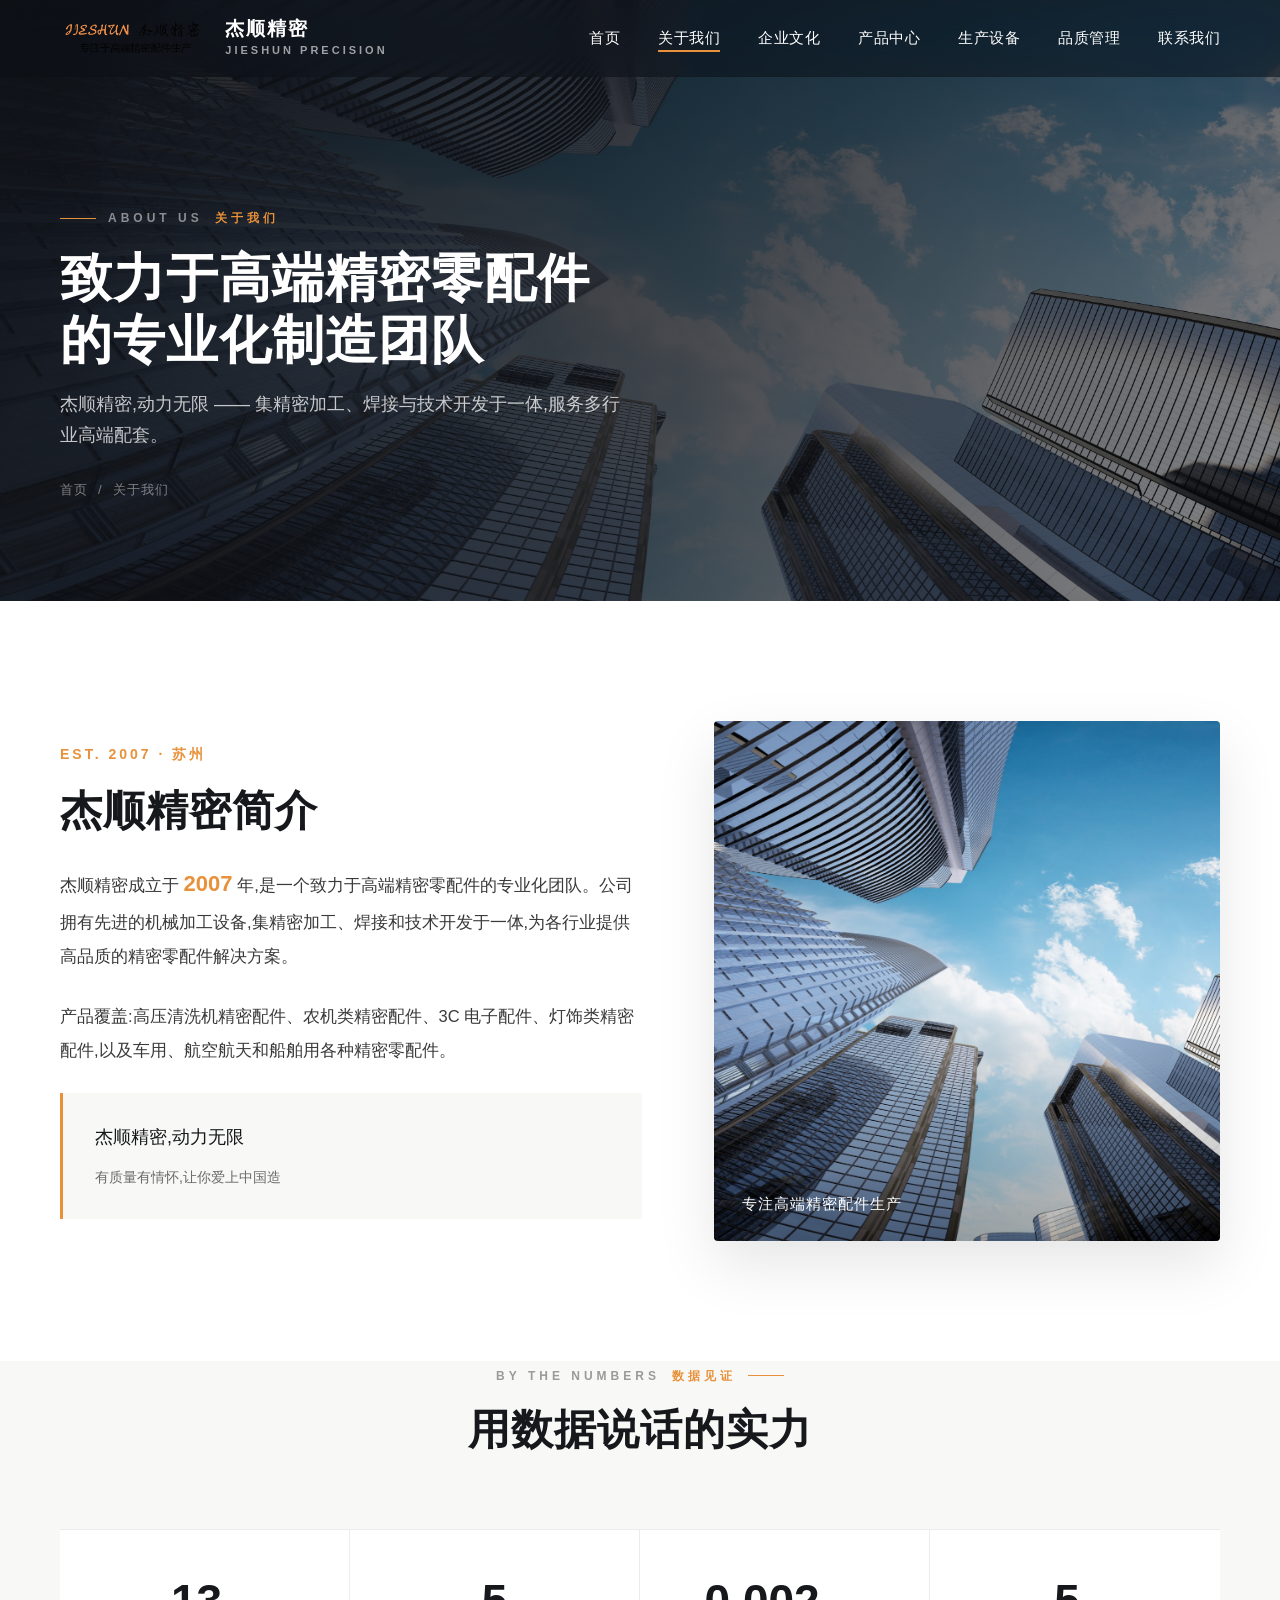
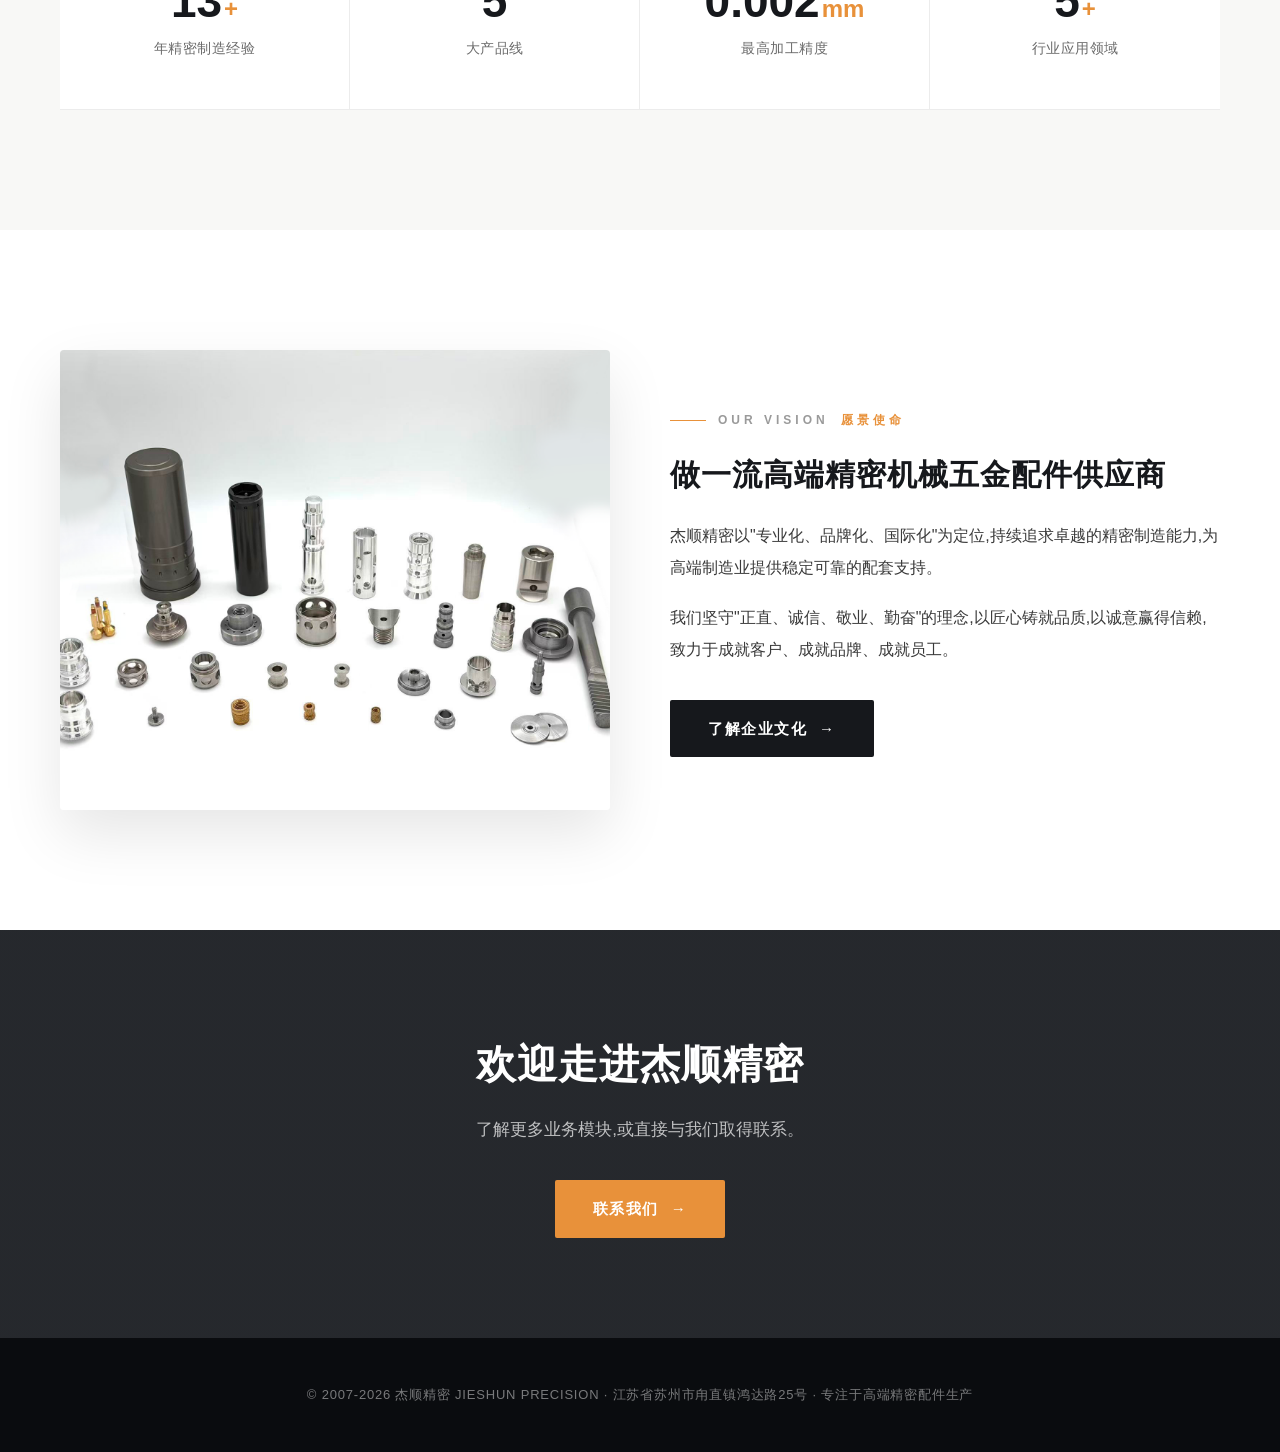
==== about.html @ 9401f881 "杰顺精密官网初始版本发布 基于企业简介PPT制作的多页面静态官网,采用HTML/CSS/JS技术栈,设计简洁大方: - 首页:Hero门户 + 核心数据 + 业务模块导航 - 关于我们/企业文化/产品" ====
<!DOCTYPE html>
<html lang="zh-CN">
<head>
<meta charset="UTF-8">
<meta name="viewport" content="width=device-width, initial-scale=1.0">
<title>关于我们 | 杰顺精密 JIESHUN</title>
<link rel="stylesheet" href="assets/css/style.css">
</head>
<body class="page-enter">

<!-- Header -->
<header class="header on-dark" id="header">
  <div class="container">
    <nav class="nav">
      <a href="index.html" class="brand">
        <img src="assets/img/logo.png" alt="杰顺精密" class="brand-logo">
        <span class="brand-text"><span class="brand-cn">杰顺精密</span><br><span class="brand-en">JIESHUN PRECISION</span></span>
      </a>
      <ul class="nav-links" id="navLinks">
        <li><a href="index.html">首页</a></li>
        <li><a href="about.html">关于我们</a></li>
        <li><a href="culture.html">企业文化</a></li>
        <li><a href="products.html">产品中心</a></li>
        <li><a href="equipment.html">生产设备</a></li>
        <li><a href="quality.html">品质管理</a></li>
        <li><a href="contact.html">联系我们</a></li>
      </ul>
      <button class="nav-toggle" id="navToggle" aria-label="菜单">☰</button>
    </nav>
  </div>
</header>

<!-- Page Hero -->
<section class="page-hero">
  <div class="container">
    <div class="sec-eyebrow"><span class="en">ABOUT US</span> 关于我们</div>
    <h1>致力于高端精密零配件<br>的专业化制造团队</h1>
    <p class="ph-sub">杰顺精密,动力无限 —— 集精密加工、焊接与技术开发于一体,服务多行业高端配套。</p>
    <div class="breadcrumb"><a href="index.html">首页</a><span class="sep">/</span><span>关于我们</span></div>
  </div>
</section>

<!-- Intro -->
<section class="section">
  <div class="container">
    <div class="about-intro">
      <div class="reveal">
        <div class="about-est">EST. 2007 · 苏州</div>
        <h2 class="sec-title" style="text-align:left;margin-bottom:24px">杰顺精密简介</h2>
        <p class="about-text">
          杰顺精密成立于 <span class="hl">2007</span> 年,是一个致力于高端精密零配件的专业化团队。公司拥有先进的机械加工设备,集精密加工、焊接和技术开发于一体,为各行业提供高品质的精密零配件解决方案。
        </p>
        <p class="about-text">
          产品覆盖:高压清洗机精密配件、农机类精密配件、3C 电子配件、灯饰类精密配件,以及车用、航空航天和船舶用各种精密零配件。
        </p>
        <div class="about-quote">
          杰顺精密,动力无限
          <span>有质量有情怀,让你爱上中国造</span>
        </div>
      </div>
      <div class="about-img reveal d1">
        <img src="assets/img/building.jpeg" alt="杰顺精密">
        <div class="img-cap">专注高端精密配件生产</div>
      </div>
    </div>
  </div>
</section>

<!-- Stats -->
<section class="section section-soft" style="padding-top:0">
  <div class="container">
    <div class="sec-head center reveal">
      <div class="sec-eyebrow"><span class="en">BY THE NUMBERS</span> 数据见证</div>
      <h2 class="sec-title">用数据说话的实力</h2>
    </div>
    <div class="about-stats-row reveal d1">
      <div class="as-cell"><div class="as-num"><span data-count="17">0</span><span class="u">+</span></div><div class="as-label">年精密制造经验</div></div>
      <div class="as-cell"><div class="as-num"><span data-count="7">0</span></div><div class="as-label">大产品线</div></div>
      <div class="as-cell"><div class="as-num"><span data-count="0.002">0</span><span class="u">mm</span></div><div class="as-label">最高加工精度</div></div>
      <div class="as-cell"><div class="as-num"><span data-count="6">0</span><span class="u">+</span></div><div class="as-label">行业应用领域</div></div>
    </div>
  </div>
</section>

<!-- Vision -->
<section class="section">
  <div class="container">
    <div class="about-vision">
      <div class="vision-img reveal">
        <img src="assets/img/product-auto.png" alt="愿景">
      </div>
      <div class="vision-text reveal d1">
        <div class="sec-eyebrow"><span class="en">OUR VISION</span> 愿景使命</div>
        <h3>做一流高端精密机械五金配件供应商</h3>
        <p>杰顺精密以"专业化、品牌化、国际化"为定位,持续追求卓越的精密制造能力,为高端制造业提供稳定可靠的配套支持。</p>
        <p>我们坚守"正直、诚信、敬业、勤奋"的理念,以匠心铸就品质,以诚意赢得信赖,致力于成就客户、成就品牌、成就员工。</p>
        <a href="culture.html" class="btn btn-dark" style="margin-top:16px">了解企业文化 <span class="arrow">→</span></a>
      </div>
    </div>
  </div>
</section>

<!-- CTA -->
<section class="cta-banner">
  <div class="container">
    <div class="reveal">
      <h2>欢迎走进杰顺精密</h2>
      <p>了解更多业务模块,或直接与我们取得联系。</p>
      <a href="contact.html" class="btn btn-primary">联系我们 <span class="arrow">→</span></a>
    </div>
  </div>
</section>

<!-- Footer -->
<footer class="footer">
  <div class="container">
    <p>© 2007-2026 杰顺精密 JIESHUN PRECISION · 江苏省苏州市甪直镇鸿达路25号 · 专注于高端精密配件生产</p>
  </div>
</footer>

<script src="assets/js/main.js"></script>
</body>
</html>
---- assets/css/style.css ----
/* ===== JIESHUN PRECISION · 官网样式 ===== */
:root{
  --orange:#E8913A;
  --orange-dark:#C97525;
  --gold:#d4a857;
  --ink:#16181c;
  --ink-soft:#3a3a3a;
  --gray:#6b6b6b;
  --gray-light:#9a9a9a;
  --line:#ececec;
  --bg:#ffffff;
  --bg-soft:#f8f8f6;
  --bg-dark:#0e1116;
  --bg-dark-2:#15181c;
  --shadow:0 24px 60px rgba(0,0,0,.1);
  --shadow-sm:0 8px 24px rgba(0,0,0,.06);
}
*{margin:0;padding:0;box-sizing:border-box}
html{scroll-behavior:smooth}
body{
  font-family:"PingFang SC","Microsoft YaHei","Helvetica Neue",Arial,sans-serif;
  color:var(--ink);background:var(--bg);line-height:1.7;
  -webkit-font-smoothing:antialiased;overflow-x:hidden;
}
img{display:block;max-width:100%}
a{text-decoration:none;color:inherit}
ul{list-style:none}
.container{max-width:1240px;margin:0 auto;padding:0 40px}

/* ===== Page enter animation ===== */
.page-enter{opacity:0;transform:translateY(16px)}
.page-enter.in{opacity:1;transform:none;transition:opacity .8s cubic-bezier(.22,.61,.36,1),transform .8s cubic-bezier(.22,.61,.36,1)}

/* ===== Header ===== */
.header{
  position:fixed;top:0;left:0;right:0;z-index:100;
  background:rgba(255,255,255,.92);backdrop-filter:blur(16px) saturate(140%);
  border-bottom:1px solid rgba(0,0,0,.05);transition:all .35s;
}
.header.scrolled{box-shadow:0 6px 30px rgba(0,0,0,.07);background:rgba(255,255,255,.97)}
.header.on-dark{background:rgba(14,17,22,.55)}
.nav{display:flex;align-items:center;justify-content:space-between;height:76px}
.brand{display:flex;align-items:center;gap:14px}
.brand-logo{height:36px;object-fit:contain}
.brand-text{line-height:1.15}
.brand-cn{font-size:19px;font-weight:700;letter-spacing:2px;color:var(--ink)}
.brand-en{font-size:11px;color:var(--gray);letter-spacing:3px;font-weight:600;text-transform:uppercase}
.header.on-dark .brand-cn,.header.on-dark .nav-links a{color:#fff}
.header.on-dark .brand-en{color:rgba(255,255,255,.6)}
.nav-links{display:flex;gap:38px}
.nav-links a{
  font-size:14.5px;color:var(--ink-soft);position:relative;padding:6px 0;
  font-weight:500;letter-spacing:.5px;transition:color .25s;
}
.nav-links a::after{
  content:"";position:absolute;left:0;bottom:0;height:2px;width:0;
  background:var(--orange);transition:width .35s cubic-bezier(.22,.61,.36,1);
}
.nav-links a:hover{color:var(--orange)}
.nav-links a:hover::after{width:100%}
.nav-links a.active{color:var(--orange)}
.nav-links a.active::after{width:100%}
.nav-toggle{display:none;font-size:24px;background:none;border:none;cursor:pointer;color:var(--ink)}

/* ===== Buttons ===== */
.btn{
  display:inline-flex;align-items:center;gap:12px;
  padding:16px 38px;font-size:15px;font-weight:600;letter-spacing:1.5px;
  border-radius:2px;transition:all .35s cubic-bezier(.22,.61,.36,1);cursor:pointer;border:none;position:relative;overflow:hidden;
}
.btn-primary{background:var(--orange);color:#fff}
.btn-primary:hover{background:var(--orange-dark);transform:translateY(-3px);box-shadow:0 12px 30px rgba(232,145,58,.35)}
.btn-ghost{background:transparent;color:#fff;border:1.5px solid rgba(255,255,255,.45)}
.btn-ghost:hover{border-color:#fff;background:rgba(255,255,255,.08);transform:translateY(-3px)}
.btn-dark{background:var(--ink);color:#fff}
.btn-dark:hover{background:#000;transform:translateY(-3px);box-shadow:0 12px 30px rgba(0,0,0,.2)}
.btn .arrow{transition:transform .3s}
.btn:hover .arrow{transform:translateX(5px)}

/* ===== Section ===== */
.section{padding:120px 0}
.section-soft{background:var(--bg-soft)}
.section-dark{background:var(--bg-dark);color:#fff}
.sec-head{max-width:760px;margin-bottom:72px}
.sec-head.center{text-align:center;margin-left:auto;margin-right:auto}
.sec-eyebrow{
  display:inline-flex;align-items:center;gap:12px;font-size:12px;letter-spacing:4px;
  color:var(--orange);text-transform:uppercase;font-weight:700;margin-bottom:18px;
}
.sec-eyebrow::before{content:"";width:36px;height:1px;background:var(--orange)}
.sec-head.center .sec-eyebrow::before{display:none}
.sec-head.center .sec-eyebrow{justify-content:center}
.sec-head.center .sec-eyebrow::after{content:"";width:36px;height:1px;background:var(--orange)}
.sec-eyebrow .en{color:var(--gray-light)}
.sec-title{font-size:42px;font-weight:700;letter-spacing:1px;margin-bottom:20px;line-height:1.25}
.sec-desc{font-size:16.5px;color:var(--gray);line-height:1.85}

/* ===== Reveal animation ===== */
.reveal{opacity:0;transform:translateY(36px);transition:opacity .9s cubic-bezier(.22,.61,.36,1),transform .9s cubic-bezier(.22,.61,.36,1)}
.reveal.in{opacity:1;transform:none}
.reveal.d1{transition-delay:.12s}
.reveal.d2{transition-delay:.24s}
.reveal.d3{transition-delay:.36s}

/* ===== Page hero (sub pages) ===== */
.page-hero{
  position:relative;padding:200px 0 100px;color:#fff;overflow:hidden;
}
.page-hero::before{
  content:"";position:absolute;inset:0;
  background:linear-gradient(120deg,rgba(14,17,22,.96) 0%,rgba(14,17,22,.75) 55%,rgba(14,17,22,.5) 100%),
    url("../img/building.jpeg") center/cover no-repeat;
}
.page-hero .container{position:relative;z-index:2}
.page-hero .sec-eyebrow{color:var(--orange)}
.page-hero .sec-eyebrow .en{color:rgba(255,255,255,.5)}
.page-hero h1{font-size:52px;font-weight:700;letter-spacing:1px;margin-bottom:18px;line-height:1.2}
.page-hero .ph-sub{font-size:18px;color:rgba(255,255,255,.75);max-width:560px;font-weight:300}
.breadcrumb{margin-top:28px;font-size:13px;color:rgba(255,255,255,.45);letter-spacing:1px}
.breadcrumb a:hover{color:var(--orange)}
.breadcrumb .sep{margin:0 10px}

/* ===== Hero (home) ===== */
.hero{
  position:relative;min-height:100vh;display:flex;align-items:center;color:#fff;overflow:hidden;
}
.hero-bg{
  position:absolute;inset:0;
  background:linear-gradient(115deg,rgba(14,17,22,.94) 0%,rgba(14,17,22,.7) 50%,rgba(14,17,22,.5) 100%),
    url("../img/building.jpeg") center/cover no-repeat;
  transform:scale(1.05);
}
.hero-content{position:relative;z-index:2;max-width:780px}
.hero-tag{
  display:inline-flex;align-items:center;gap:12px;font-size:12.5px;letter-spacing:4px;
  color:var(--orange);text-transform:uppercase;margin-bottom:28px;font-weight:700;
}
.hero-tag::before{content:"";width:44px;height:1px;background:var(--orange)}
.hero h1{font-size:62px;line-height:1.22;font-weight:700;letter-spacing:2px;margin-bottom:24px}
.hero h1 .accent{color:var(--orange);position:relative}
.hero-sub{font-size:20px;color:rgba(255,255,255,.82);margin-bottom:34px;font-weight:300;max-width:620px}
.hero-slogan{
  display:inline-block;padding:16px 0;font-size:23px;font-weight:500;letter-spacing:3px;
  border-top:1px solid rgba(255,255,255,.22);border-bottom:1px solid rgba(255,255,255,.22);margin-bottom:50px;
}
.hero-slogan span{color:var(--orange)}
.hero-actions{display:flex;gap:20px;flex-wrap:wrap}
.scroll-hint{position:absolute;bottom:38px;left:50%;transform:translateX(-50%);color:rgba(255,255,255,.55);font-size:11px;letter-spacing:3px;z-index:2;display:flex;flex-direction:column;align-items:center;gap:10px}
.scroll-hint .mouse{width:22px;height:34px;border:1.5px solid rgba(255,255,255,.35);border-radius:12px;position:relative}
.scroll-hint .mouse::before{content:"";position:absolute;top:7px;left:50%;transform:translateX(-50%);width:3px;height:7px;background:rgba(255,255,255,.7);border-radius:2px;animation:wheel 1.7s infinite}
@keyframes wheel{0%{opacity:1;transform:translate(-50%,0)}100%{opacity:0;transform:translate(-50%,10px)}}

/* hero text staggered enter */
.hero-line{display:block;overflow:hidden}
.hero-line>span{display:block;transform:translateY(110%);transition:transform 1s cubic-bezier(.22,.61,.36,1)}
.hero.in .hero-line>span{transform:none}
.hero.in .hero-line:nth-child(2)>span{transition-delay:.12s}
.hero.in .hero-line:nth-child(3)>span{transition-delay:.24s}
.hero-fade{opacity:0;transform:translateY(20px);transition:opacity .9s,transform .9s}
.hero.in .hero-fade{opacity:1;transform:none}
.hero.in .hero-fade.f1{transition-delay:.5s}
.hero.in .hero-fade.f2{transition-delay:.62s}
.hero.in .hero-fade.f3{transition-delay:.74s}
.hero.in .hero-fade.f4{transition-delay:.86s}

/* ===== Home highlights ===== */
.highlights{display:grid;grid-template-columns:repeat(4,1fr);gap:0;border:1px solid var(--line);background:#fff}
.hl-card{padding:48px 36px;border-right:1px solid var(--line);transition:background .35s}
.hl-card:last-child{border-right:none}
.hl-card:hover{background:var(--bg-soft)}
.hl-num{font-size:48px;font-weight:700;color:var(--orange);line-height:1;font-family:"Helvetica Neue",Arial;letter-spacing:-1px}
.hl-num .unit{font-size:24px;margin-left:2px}
.hl-label{font-size:14px;color:var(--gray);margin-top:12px;letter-spacing:.5px}

/* ===== Home modules preview ===== */
.modules{display:grid;grid-template-columns:repeat(3,1fr);gap:28px}
.module-card{
  position:relative;border-radius:4px;overflow:hidden;background:var(--bg-dark);aspect-ratio:4/3.2;
  transition:transform .5s cubic-bezier(.22,.61,.36,1),box-shadow .5s;
}
.module-card img{width:100%;height:100%;object-fit:cover;transition:transform .8s cubic-bezier(.22,.61,.36,1),opacity .4s}
.module-card:hover{transform:translateY(-8px);box-shadow:var(--shadow)}
.module-card:hover img{transform:scale(1.1);opacity:.7}
.module-info{position:absolute;left:0;right:0;bottom:0;padding:28px 30px;color:#fff;background:linear-gradient(180deg,transparent,rgba(0,0,0,.9))}
.module-info .m-en{font-size:11.5px;color:var(--orange);letter-spacing:2.5px;text-transform:uppercase;margin-bottom:8px;font-weight:700}
.module-info h3{font-size:21px;font-weight:700;letter-spacing:1px}
.module-arrow{position:absolute;top:24px;right:24px;width:42px;height:42px;border-radius:50%;background:rgba(255,255,255,.15);backdrop-filter:blur(6px);display:flex;align-items:center;justify-content:center;color:#fff;font-size:18px;transition:all .4s;opacity:0;transform:translateX(-10px)}
.module-card:hover .module-arrow{opacity:1;transform:none;background:var(--orange)}

/* ===== CTA banner ===== */
.cta-banner{position:relative;padding:100px 0;color:#fff;text-align:center;overflow:hidden}
.cta-banner::before{content:"";position:absolute;inset:0;background:linear-gradient(rgba(14,17,22,.9),rgba(14,17,22,.9)),url("../img/equipment-star.jpeg") center/cover fixed no-repeat}
.cta-banner .container{position:relative;z-index:2}
.cta-banner h2{font-size:40px;font-weight:700;letter-spacing:1px;margin-bottom:18px}
.cta-banner p{font-size:17px;color:rgba(255,255,255,.7);margin-bottom:36px;max-width:560px;margin-left:auto;margin-right:auto}

/* ===== About page ===== */
.about-intro{display:grid;grid-template-columns:1.15fr 1fr;gap:72px;align-items:center}
.about-est{font-size:14px;color:var(--orange);letter-spacing:3px;font-weight:700;margin-bottom:18px}
.about-text{font-size:16.5px;color:var(--ink-soft);line-height:2.05;margin-bottom:26px}
.about-text .hl{color:var(--orange);font-weight:700;font-size:22px}
.about-quote{padding:28px 32px;background:var(--bg-soft);border-left:3px solid var(--orange);font-size:18px;font-weight:500;color:var(--ink);line-height:1.85}
.about-quote span{display:block;font-size:14px;color:var(--gray);font-weight:400;margin-top:10px}
.about-img{position:relative;border-radius:4px;overflow:hidden;box-shadow:var(--shadow)}
.about-img img{width:100%;height:520px;object-fit:cover}
.about-img::after{content:"";position:absolute;inset:0;background:linear-gradient(180deg,transparent 55%,rgba(0,0,0,.3))}
.about-img .img-cap{position:absolute;left:0;right:0;bottom:0;padding:24px 28px;color:#fff;z-index:2;font-size:15px;letter-spacing:1px;font-weight:500}

.about-stats-row{display:grid;grid-template-columns:repeat(4,1fr);gap:0;border-top:1px solid var(--line);border-bottom:1px solid var(--line);background:#fff}
.as-cell{padding:48px 32px;border-right:1px solid var(--line);text-align:center}
.as-cell:last-child{border-right:none}
.as-num{font-size:46px;font-weight:700;color:var(--ink);line-height:1;font-family:"Helvetica Neue",Arial}
.as-num .u{color:var(--orange);font-size:24px;margin-left:2px}
.as-label{font-size:13.5px;color:var(--gray);margin-top:14px;letter-spacing:.5px}

.about-vision{display:grid;grid-template-columns:1fr 1fr;gap:60px;align-items:center}
.vision-img{border-radius:4px;overflow:hidden;box-shadow:var(--shadow)}
.vision-img img{width:100%;height:460px;object-fit:cover}
.vision-text h3{font-size:30px;font-weight:700;margin-bottom:20px;letter-spacing:1px}
.vision-text p{font-size:16px;color:var(--ink-soft);line-height:2;margin-bottom:18px}

/* ===== Culture page ===== */
.culture-grid{display:grid;grid-template-columns:repeat(4,1fr);gap:24px}
.culture-card{background:#fff;border:1px solid var(--line);border-radius:4px;padding:46px 32px;transition:all .4s;position:relative;overflow:hidden}
.culture-card::before{content:"";position:absolute;top:0;left:0;width:100%;height:3px;background:var(--orange);transform:scaleX(0);transform-origin:left;transition:transform .45s cubic-bezier(.22,.61,.36,1)}
.culture-card:hover{transform:translateY(-8px);box-shadow:var(--shadow);border-color:transparent}
.culture-card:hover::before{transform:scaleX(1)}
.culture-num{font-size:13px;color:var(--orange);letter-spacing:2px;font-weight:700;margin-bottom:18px}
.culture-card h3{font-size:22px;font-weight:700;margin-bottom:16px;letter-spacing:1px}
.culture-card p{font-size:14.5px;color:var(--gray);line-height:1.9}

.culture-detail{display:grid;grid-template-columns:1fr 1fr;gap:40px;margin-top:60px}
.cd-card{background:var(--bg-soft);padding:48px 40px;border-radius:4px;border-top:3px solid var(--orange)}
.cd-card .cd-en{font-size:12px;color:var(--orange);letter-spacing:3px;font-weight:700;text-transform:uppercase;margin-bottom:14px}
.cd-card h4{font-size:24px;font-weight:700;margin-bottom:18px}
.cd-card p{font-size:15.5px;color:var(--ink-soft);line-height:1.95}
.cd-card ul{margin-top:18px}
.cd-card li{padding:7px 0 7px 22px;position:relative;font-size:15px;color:var(--ink-soft)}
.cd-card li::before{content:"";position:absolute;left:0;top:14px;width:8px;height:8px;background:var(--orange);border-radius:50%}

/* ===== Products page ===== */
.product-tabs{display:flex;gap:12px;flex-wrap:wrap;margin-bottom:48px;justify-content:center}
.ptab{
  padding:11px 26px;border:1px solid var(--line);background:#fff;border-radius:30px;
  font-size:14.5px;font-weight:500;color:var(--ink-soft);cursor:pointer;transition:all .3s;letter-spacing:.5px;
}
.ptab:hover{border-color:var(--orange);color:var(--orange)}
.ptab.active{background:var(--orange);color:#fff;border-color:var(--orange);box-shadow:0 8px 20px rgba(232,145,58,.3)}
.products-gallery{display:grid;grid-template-columns:repeat(3,1fr);gap:28px}
.pcard{position:relative;border-radius:4px;overflow:hidden;background:var(--bg-dark);aspect-ratio:4/3;cursor:pointer}
.pcard img{width:100%;height:100%;object-fit:cover;transition:transform .7s,opacity .4s}
.pcard:hover img{transform:scale(1.1);opacity:.78}
.pcard .p-mask{position:absolute;inset:0;background:linear-gradient(180deg,transparent 45%,rgba(0,0,0,.9));display:flex;align-items:flex-end;padding:26px 28px;color:#fff}
.pcard .p-en{font-size:11.5px;color:var(--orange);letter-spacing:2.5px;text-transform:uppercase;margin-bottom:8px;font-weight:700}
.pcard h3{font-size:20px;font-weight:700;letter-spacing:1px}
.pcard .p-desc{max-height:0;overflow:hidden;opacity:0;transition:all .5s;font-size:13.5px;color:rgba(255,255,255,.85);margin-top:10px;line-height:1.7}
.pcard:hover .p-desc{max-height:120px;opacity:1}

.product-feature{display:grid;grid-template-columns:1fr 1fr;gap:60px;align-items:center;margin-top:100px;padding-top:80px;border-top:1px solid var(--line)}
.pf-img{border-radius:4px;overflow:hidden;box-shadow:var(--shadow)}
.pf-img img{width:100%;height:440px;object-fit:cover}
.pf-text h3{font-size:28px;font-weight:700;margin-bottom:18px}
.pf-text p{font-size:16px;color:var(--ink-soft);line-height:2;margin-bottom:20px}
.pf-list li{padding:10px 0 10px 28px;position:relative;font-size:15.5px;color:var(--ink-soft);border-bottom:1px solid var(--line)}
.pf-list li::before{content:"✓";position:absolute;left:0;top:10px;color:var(--orange);font-weight:700;font-size:17px}
.pf-list li:last-child{border-bottom:none}

/* ===== Equipment page ===== */
.equip-summary{display:grid;grid-template-columns:repeat(4,1fr);gap:24px;margin-bottom:80px}
.es-card{background:#fff;border:1px solid var(--line);border-radius:4px;padding:36px 28px;text-align:center;transition:all .35s}
.es-card:hover{transform:translateY(-6px);box-shadow:var(--shadow-sm);border-color:transparent}
.es-num{font-size:40px;font-weight:700;color:var(--orange);line-height:1;font-family:"Helvetica Neue",Arial}
.es-label{font-size:14px;color:var(--gray);margin-top:12px}

.equip-grid{display:grid;grid-template-columns:repeat(2,1fr);gap:32px}
.equip-card{background:#fff;border:1px solid var(--line);border-radius:4px;overflow:hidden;display:grid;grid-template-columns:1fr 1fr;transition:all .4s}
.equip-card:hover{box-shadow:var(--shadow);transform:translateY(-6px);border-color:transparent}
.equip-img{background:var(--bg-soft);overflow:hidden}
.equip-img img{width:100%;height:100%;object-fit:cover;transition:transform .7s}
.equip-card:hover .equip-img img{transform:scale(1.06)}
.equip-body{padding:36px 32px}
.equip-body .e-tag{font-size:12px;color:var(--orange);letter-spacing:2.5px;font-weight:700;margin-bottom:12px;text-transform:uppercase}
.equip-body h3{font-size:21px;font-weight:700;margin-bottom:16px;letter-spacing:.5px}
.equip-body li{font-size:14.5px;color:var(--ink-soft);padding:6px 0 6px 20px;position:relative}
.equip-body li::before{content:"";position:absolute;left:0;top:13px;width:7px;height:7px;background:var(--orange);border-radius:50%}

.equip-table{margin-top:80px;background:#fff;border:1px solid var(--line);border-radius:4px;overflow:hidden}
.equip-table h3{padding:28px 36px;font-size:20px;font-weight:700;border-bottom:1px solid var(--line);background:var(--bg-soft)}
.etbl{width:100%;border-collapse:collapse}
.etbl th,.etbl td{padding:16px 36px;text-align:left;font-size:14px;border-bottom:1px solid var(--line)}
.etbl th{background:var(--bg-soft);color:var(--gray);font-weight:600;letter-spacing:.5px;font-size:12.5px;text-transform:uppercase}
.etbl tr:last-child td{border-bottom:none}
.etbl tbody tr:hover{background:var(--bg-soft)}
.etbl td:first-child{font-weight:600;color:var(--ink)}

/* ===== Quality page ===== */
.quality-flow{display:flex;flex-wrap:wrap;align-items:center;justify-content:center;gap:6px;margin-bottom:72px}
.flow-step{background:#fff;border:1px solid var(--line);padding:13px 24px;border-radius:30px;font-size:14px;font-weight:500;color:var(--ink-soft);transition:all .35s}
.flow-step:hover{background:var(--orange);color:#fff;border-color:var(--orange);transform:translateY(-3px);box-shadow:0 8px 18px rgba(232,145,58,.25)}
.flow-arrow{color:var(--orange);font-weight:700;font-size:16px}
.quality-grid{display:grid;grid-template-columns:repeat(4,1fr);gap:22px}
.quality-card{background:#fff;border:1px solid var(--line);border-radius:4px;padding:40px 26px;text-align:center;transition:all .35s}
.quality-card:hover{transform:translateY(-8px);box-shadow:var(--shadow);border-color:transparent}
.q-icon{width:58px;height:58px;margin:0 auto 20px;border-radius:50%;background:var(--bg-soft);display:flex;align-items:center;justify-content:center;color:var(--orange);font-size:22px;font-weight:700;border:1.5px solid var(--orange);font-family:"Helvetica Neue",Arial}
.quality-card h4{font-size:17px;font-weight:700;margin-bottom:8px}
.quality-card p{font-size:13.5px;color:var(--gray);line-height:1.7}
.quality-imgs{display:grid;grid-template-columns:repeat(2,1fr);gap:28px;margin-top:72px}
.qbox{border-radius:4px;overflow:hidden;box-shadow:var(--shadow-sm);background:#fff}
.qbox img{width:100%;height:340px;object-fit:cover;transition:transform .6s}
.qbox:hover img{transform:scale(1.05)}
.qcap{padding:18px 26px;text-align:center;font-size:15px;font-weight:600;color:var(--ink-soft);border-top:1px solid var(--line)}

/* ===== Contact page ===== */
.contact-grid{display:grid;grid-template-columns:1.1fr 1fr;gap:72px;align-items:start}
.contact-info h3{font-size:30px;font-weight:700;margin-bottom:14px;letter-spacing:1px}
.contact-info .c-sub{color:rgba(255,255,255,.6);margin-bottom:40px;font-size:15.5px}
.contact-list li{display:flex;gap:20px;padding:22px 0;border-bottom:1px solid rgba(255,255,255,.12)}
.contact-list .c-ico{flex-shrink:0;width:46px;height:46px;border-radius:50%;background:var(--orange);display:flex;align-items:center;justify-content:center;font-size:19px;color:#fff}
.contact-list .c-label{font-size:12.5px;color:rgba(255,255,255,.5);margin-bottom:5px;letter-spacing:1px}
.contact-list .c-value{font-size:17px;color:#fff;font-weight:500}
.contact-map{background:rgba(255,255,255,.04);border:1px solid rgba(255,255,255,.13);border-radius:4px;padding:56px 40px;display:flex;flex-direction:column;justify-content:center;align-items:center;text-align:center;min-height:340px}
.contact-map .pin{width:72px;height:72px;border-radius:50%;background:var(--orange);display:flex;align-items:center;justify-content:center;font-size:32px;color:#fff;margin-bottom:28px;box-shadow:0 12px 30px rgba(232,145,58,.35)}
.contact-map h4{font-size:20px;margin-bottom:10px}
.contact-map p{color:rgba(255,255,255,.6);font-size:14.5px;max-width:300px;line-height:1.8}

/* ===== Footer ===== */
.footer{background:#0a0c0f;color:rgba(255,255,255,.45);padding:46px 0;text-align:center}
.footer p{font-size:13px;letter-spacing:.8px}

/* ===== Responsive ===== */
@media(max-width:980px){
  .nav-links{display:none}
  .nav-toggle{display:block}
  .nav-links.open{display:flex;flex-direction:column;position:absolute;top:76px;left:0;right:0;background:#fff;padding:24px 40px;gap:18px;border-bottom:1px solid var(--line);box-shadow:0 12px 30px rgba(0,0,0,.08)}
  .header.on-dark .nav-links.open a{color:var(--ink)}
  .hero h1{font-size:40px}
  .hero-sub{font-size:17px}
  .page-hero h1{font-size:38px}
  .sec-title{font-size:32px}
  .about-intro,.about-vision,.contact-grid,.product-feature,.culture-detail{grid-template-columns:1fr;gap:44px}
  .about-img img,.vision-img img{height:340px}
  .culture-grid,.modules,.products-gallery{grid-template-columns:repeat(2,1fr)}
  .highlights,.about-stats-row,.equip-summary{grid-template-columns:repeat(2,1fr)}
  .hl-card,.as-cell{border-bottom:1px solid var(--line)}
  .equip-grid{grid-template-columns:1fr}
  .equip-card{grid-template-columns:1fr}
  .equip-img img{height:240px}
  .quality-grid{grid-template-columns:repeat(2,1fr)}
  .container{padding:0 24px}
  .section{padding:80px 0}
  .page-hero{padding:150px 0 70px}
  .cta-banner h2{font-size:30px}
}
@media(max-width:560px){
  .culture-grid,.modules,.products-gallery,.highlights,.about-stats-row,.equip-summary,.quality-grid,.quality-imgs{grid-template-columns:1fr}
  .hero h1{font-size:32px}
  .hero-slogan{font-size:19px}
  .page-hero h1{font-size:30px}
  .sec-title{font-size:26px}
  .hl-num,.as-num,.es-num{font-size:36px}
  .etbl th,.etbl td{padding:14px 20px;font-size:13px}
}
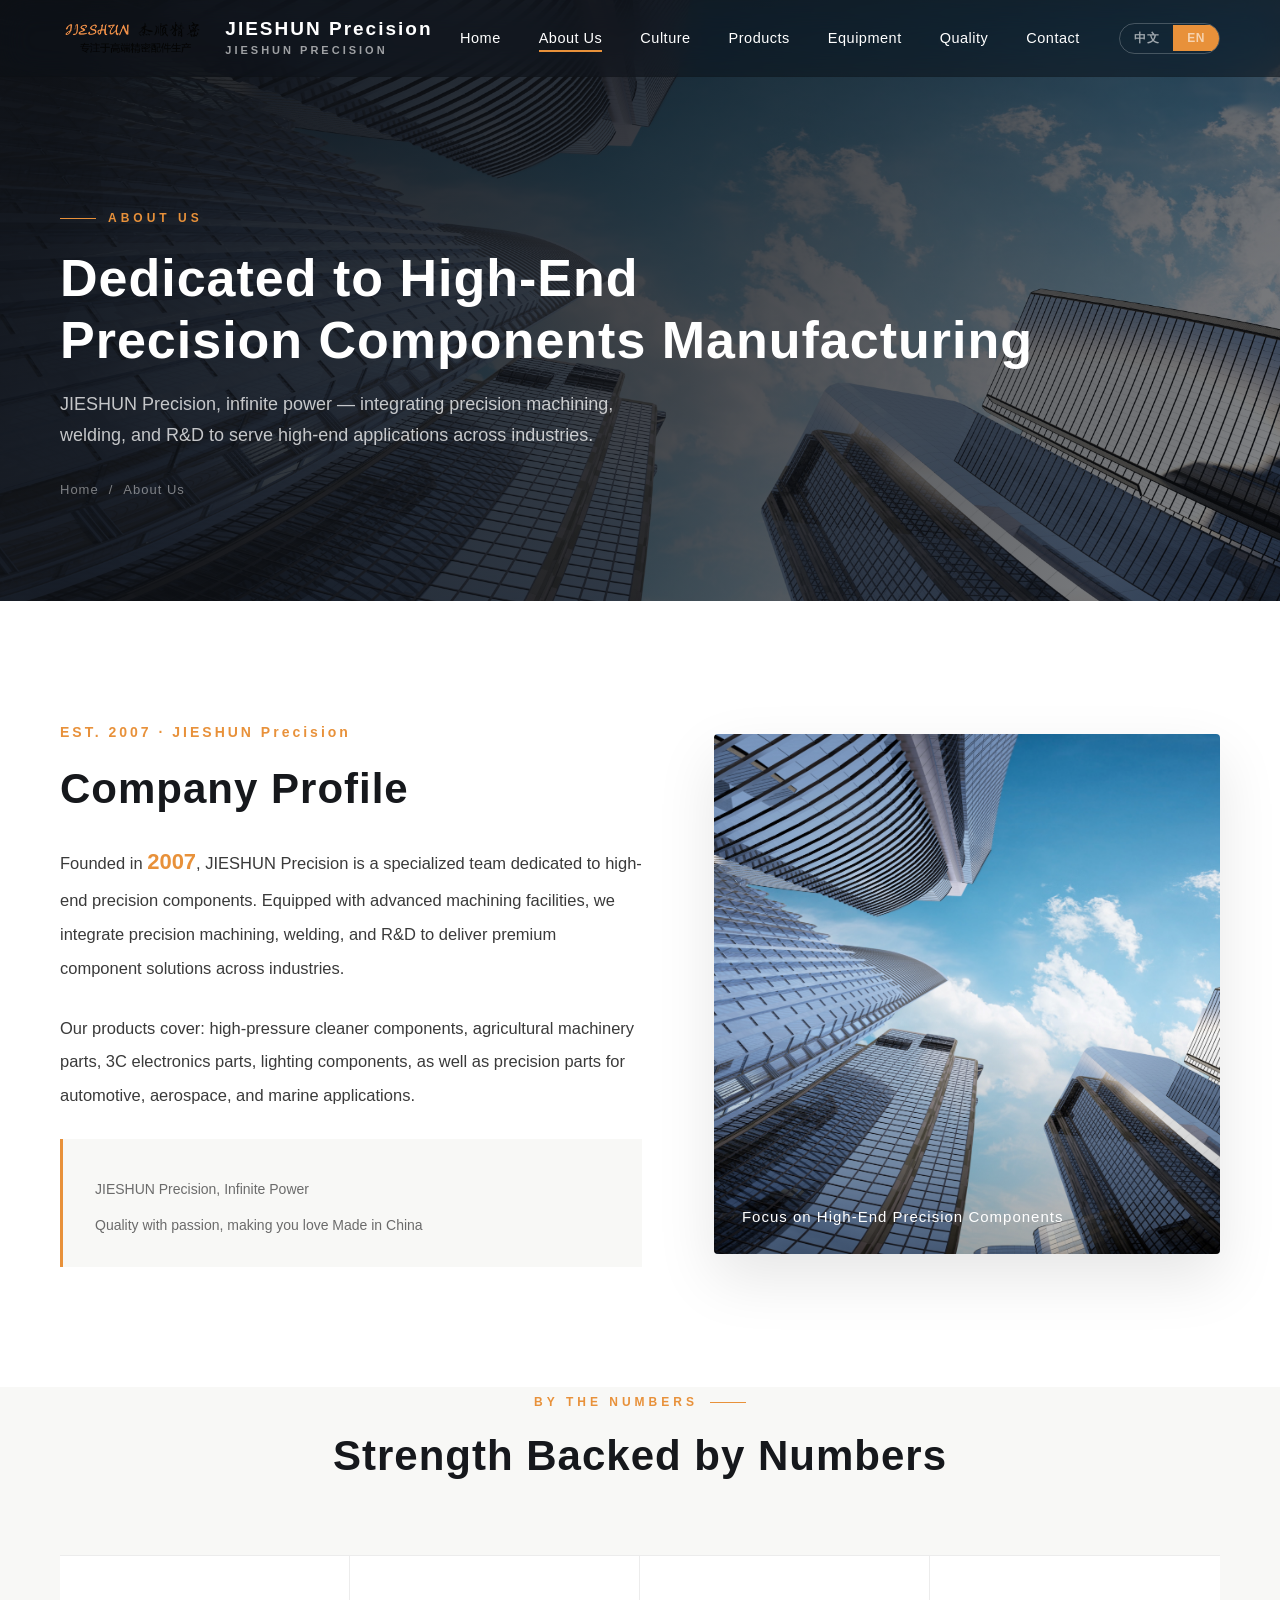
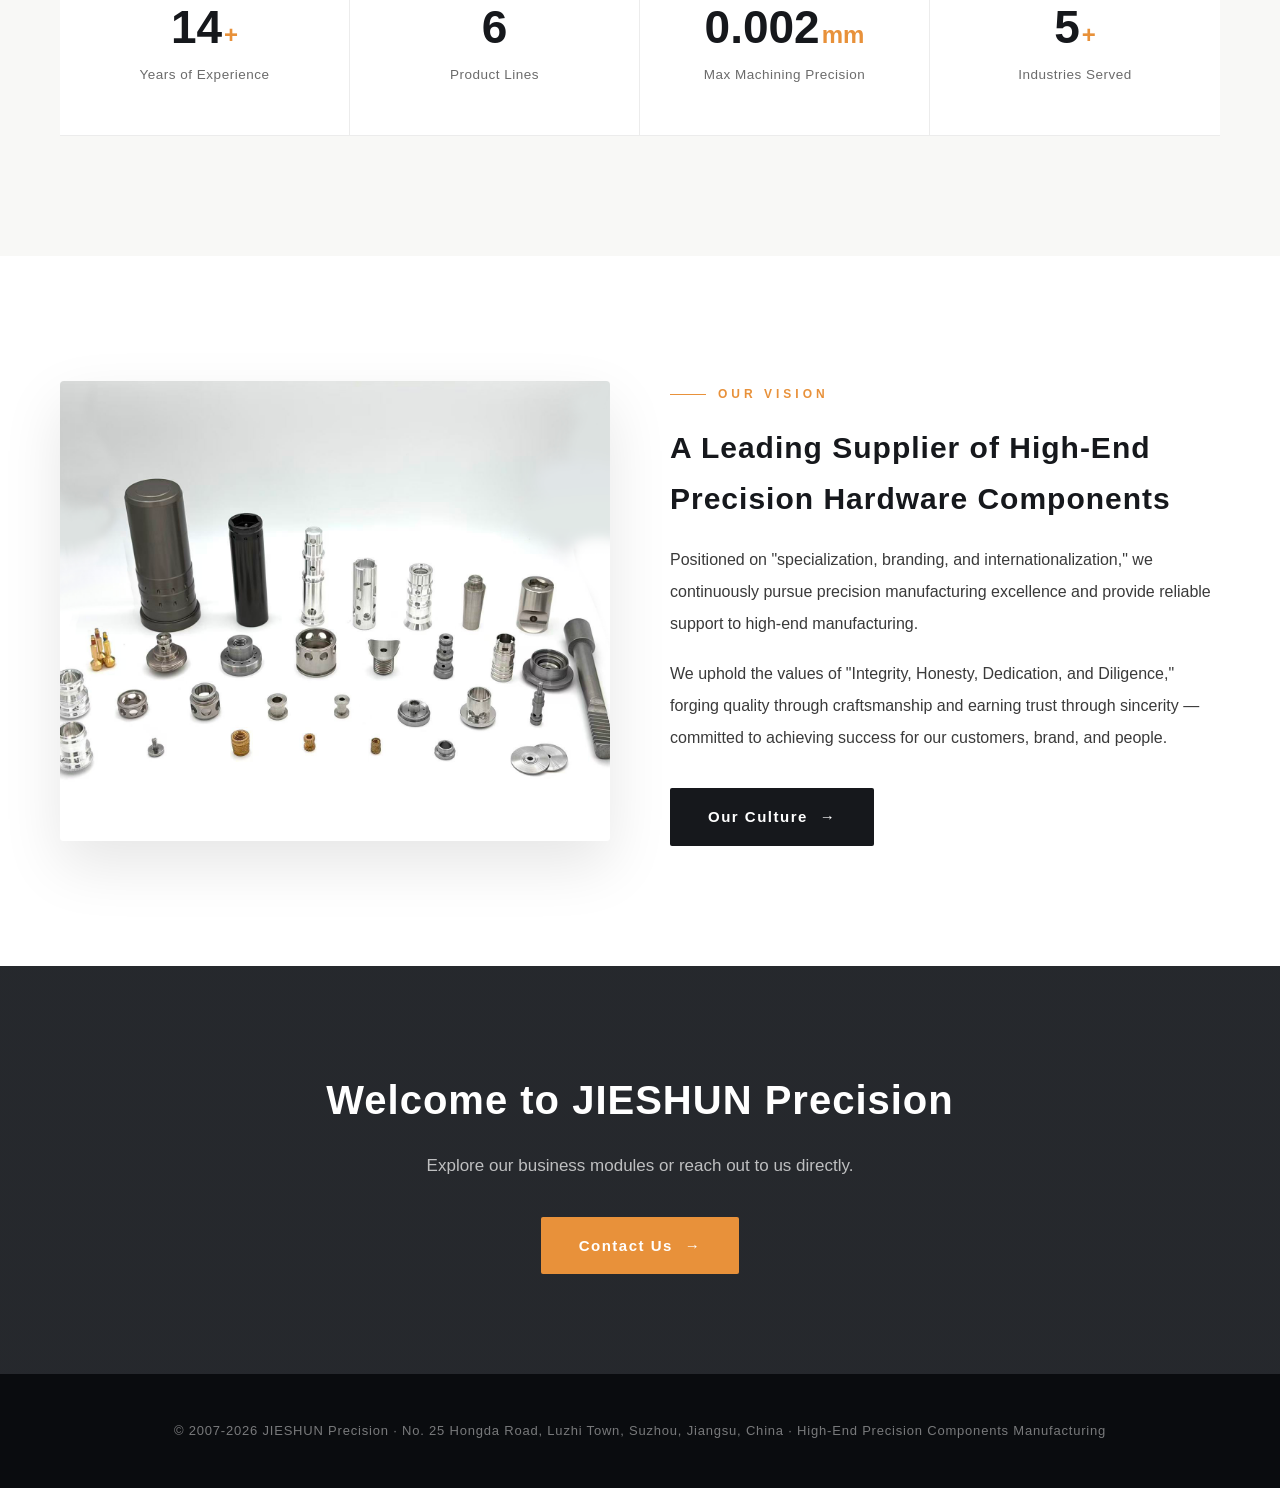
==== commit 270643c6: "feat: 新增中英文切换 + 品质页动态流程图 - 新增 assets/js/i18n.js 多语言系统(中英双语字典260+条,工业专业术语) - 7个页面统一加入 中文/EN 语言切换按钮,da" ====
--- a/about.html
+++ b/about.html
@@ -6,7 +6,7 @@
 <title>关于我们 | 杰顺精密 JIESHUN</title>
 <link rel="stylesheet" href="assets/css/style.css">
 </head>
-<body class="page-enter">
+<body class="page-enter" data-page-title="title.about">
 
 <!-- Header -->
 <header class="header on-dark" id="header">
@@ -14,18 +14,24 @@
     <nav class="nav">
       <a href="index.html" class="brand">
         <img src="assets/img/logo.png" alt="杰顺精密" class="brand-logo">
-        <span class="brand-text"><span class="brand-cn">杰顺精密</span><br><span class="brand-en">JIESHUN PRECISION</span></span>
+        <span class="brand-text"><span class="brand-cn" data-i18n="brand.cn">杰顺精密</span><br><span class="brand-en">JIESHUN PRECISION</span></span>
       </a>
       <ul class="nav-links" id="navLinks">
-        <li><a href="index.html">首页</a></li>
-        <li><a href="about.html">关于我们</a></li>
-        <li><a href="culture.html">企业文化</a></li>
-        <li><a href="products.html">产品中心</a></li>
-        <li><a href="equipment.html">生产设备</a></li>
-        <li><a href="quality.html">品质管理</a></li>
-        <li><a href="contact.html">联系我们</a></li>
+        <li><a href="index.html" data-i18n="nav.home">首页</a></li>
+        <li><a href="about.html" data-i18n="nav.about">关于我们</a></li>
+        <li><a href="culture.html" data-i18n="nav.culture">企业文化</a></li>
+        <li><a href="products.html" data-i18n="nav.products">产品中心</a></li>
+        <li><a href="equipment.html" data-i18n="nav.equipment">生产设备</a></li>
+        <li><a href="quality.html" data-i18n="nav.quality">品质管理</a></li>
+        <li><a href="contact.html" data-i18n="nav.contact">联系我们</a></li>
       </ul>
-      <button class="nav-toggle" id="navToggle" aria-label="菜单">☰</button>
+      <div class="nav-right">
+        <div class="lang-switch">
+          <button class="lang-btn" data-lang="zh">中文</button>
+          <button class="lang-btn" data-lang="en">EN</button>
+        </div>
+        <button class="nav-toggle" id="navToggle" aria-label="菜单">☰</button>
+      </div>
     </nav>
   </div>
 </header>
@@ -33,10 +39,10 @@
 <!-- Page Hero -->
 <section class="page-hero">
   <div class="container">
-    <div class="sec-eyebrow"><span class="en">ABOUT US</span> 关于我们</div>
-    <h1>致力于高端精密零配件<br>的专业化制造团队</h1>
-    <p class="ph-sub">杰顺精密,动力无限 —— 集精密加工、焊接与技术开发于一体,服务多行业高端配套。</p>
-    <div class="breadcrumb"><a href="index.html">首页</a><span class="sep">/</span><span>关于我们</span></div>
+    <div class="sec-eyebrow" data-i18n="about.eyebrow">关于我们</div>
+    <h1><span data-i18n="about.h1">致力于高端精密零配件</span><br><span data-i18n="about.h1b">的专业化制造团队</span></h1>
+    <p class="ph-sub" data-i18n="about.sub">杰顺精密,动力无限 —— 集精密加工、焊接与技术开发于一体,服务多行业高端配套。</p>
+    <div class="breadcrumb"><a href="index.html" data-i18n="common.home">首页</a><span class="sep">/</span><span data-i18n="bc.about">关于我们</span></div>
   </div>
 </section>
 
@@ -45,22 +51,18 @@
   <div class="container">
     <div class="about-intro">
       <div class="reveal">
-        <div class="about-est">EST. 2007 · 苏州</div>
-        <h2 class="sec-title" style="text-align:left;margin-bottom:24px">杰顺精密简介</h2>
-        <p class="about-text">
-          杰顺精密成立于 <span class="hl">2007</span> 年,是一个致力于高端精密零配件的专业化团队。公司拥有先进的机械加工设备,集精密加工、焊接和技术开发于一体,为各行业提供高品质的精密零配件解决方案。
-        </p>
-        <p class="about-text">
-          产品覆盖:高压清洗机精密配件、农机类精密配件、3C 电子配件、灯饰类精密配件,以及车用、航空航天和船舶用各种精密零配件。
-        </p>
+        <div class="about-est">EST. 2007 · <span data-i18n="brand.cn">苏州</span></div>
+        <h2 class="sec-title" style="text-align:left;margin-bottom:24px" data-i18n="about.intro.eyebrow">杰顺精密简介</h2>
+        <p class="about-text"><span data-i18n="about.intro.p1">杰顺精密成立于 </span><span class="hl">2007</span><span data-i18n="about.intro.p1b"> 年,是一个致力于高端精密零配件的专业化团队。公司拥有先进的机械加工设备,集精密加工、焊接和技术开发于一体,为各行业提供高品质的精密零配件解决方案。</span></p>
+        <p class="about-text" data-i18n="about.intro.p2">产品覆盖:高压清洗机精密配件、农机类精密配件、3C 电子配件、灯饰类精密配件,以及车用、航空航天和船舶用各种精密零配件。</p>
         <div class="about-quote">
-          杰顺精密,动力无限
-          <span>有质量有情怀,让你爱上中国造</span>
+          <span data-i18n="about.quote">杰顺精密,动力无限</span>
+          <span data-i18n="about.quote.sub">有质量有情怀,让你爱上中国造</span>
         </div>
       </div>
       <div class="about-img reveal d1">
         <img src="assets/img/building.jpeg" alt="杰顺精密">
-        <div class="img-cap">专注高端精密配件生产</div>
+        <div class="img-cap" data-i18n="about.imgcap">专注高端精密配件生产</div>
       </div>
     </div>
   </div>
@@ -70,14 +72,14 @@
 <section class="section section-soft" style="padding-top:0">
   <div class="container">
     <div class="sec-head center reveal">
-      <div class="sec-eyebrow"><span class="en">BY THE NUMBERS</span> 数据见证</div>
-      <h2 class="sec-title">用数据说话的实力</h2>
+      <div class="sec-eyebrow" data-i18n="about.eyebrow2">数据见证</div>
+      <h2 class="sec-title" data-i18n="about.stats.title">用数据说话的实力</h2>
     </div>
     <div class="about-stats-row reveal d1">
-      <div class="as-cell"><div class="as-num"><span data-count="17">0</span><span class="u">+</span></div><div class="as-label">年精密制造经验</div></div>
-      <div class="as-cell"><div class="as-num"><span data-count="7">0</span></div><div class="as-label">大产品线</div></div>
-      <div class="as-cell"><div class="as-num"><span data-count="0.002">0</span><span class="u">mm</span></div><div class="as-label">最高加工精度</div></div>
-      <div class="as-cell"><div class="as-num"><span data-count="6">0</span><span class="u">+</span></div><div class="as-label">行业应用领域</div></div>
+      <div class="as-cell"><div class="as-num"><span data-count="17">0</span><span class="u">+</span></div><div class="as-label" data-i18n="home.hl.years">年精密制造经验</div></div>
+      <div class="as-cell"><div class="as-num"><span data-count="7">0</span></div><div class="as-label" data-i18n="home.hl.lines">大产品线</div></div>
+      <div class="as-cell"><div class="as-num"><span data-count="0.002">0</span><span class="u">mm</span></div><div class="as-label" data-i18n="home.hl.acc">最高加工精度</div></div>
+      <div class="as-cell"><div class="as-num"><span data-count="6">0</span><span class="u">+</span></div><div class="as-label" data-i18n="home.hl.ind">行业应用领域</div></div>
     </div>
   </div>
 </section>
@@ -90,11 +92,11 @@
         <img src="assets/img/product-auto.png" alt="愿景">
       </div>
       <div class="vision-text reveal d1">
-        <div class="sec-eyebrow"><span class="en">OUR VISION</span> 愿景使命</div>
-        <h3>做一流高端精密机械五金配件供应商</h3>
-        <p>杰顺精密以"专业化、品牌化、国际化"为定位,持续追求卓越的精密制造能力,为高端制造业提供稳定可靠的配套支持。</p>
-        <p>我们坚守"正直、诚信、敬业、勤奋"的理念,以匠心铸就品质,以诚意赢得信赖,致力于成就客户、成就品牌、成就员工。</p>
-        <a href="culture.html" class="btn btn-dark" style="margin-top:16px">了解企业文化 <span class="arrow">→</span></a>
+        <div class="sec-eyebrow" data-i18n="about.vision.eyebrow">愿景使命</div>
+        <h3 data-i18n="about.vision.h3">做一流高端精密机械五金配件供应商</h3>
+        <p data-i18n="about.vision.p1">杰顺精密以"专业化、品牌化、国际化"为定位,持续追求卓越的精密制造能力,为高端制造业提供稳定可靠的配套支持。</p>
+        <p data-i18n="about.vision.p2">我们坚守"正直、诚信、敬业、勤奋"的理念,以匠心铸就品质,以诚意赢得信赖,致力于成就客户、成就品牌、成就员工。</p>
+        <a href="culture.html" class="btn btn-dark" style="margin-top:16px"><span data-i18n="about.vision.btn">了解企业文化</span> <span class="arrow">→</span></a>
       </div>
     </div>
   </div>
@@ -104,9 +106,9 @@
 <section class="cta-banner">
   <div class="container">
     <div class="reveal">
-      <h2>欢迎走进杰顺精密</h2>
-      <p>了解更多业务模块,或直接与我们取得联系。</p>
-      <a href="contact.html" class="btn btn-primary">联系我们 <span class="arrow">→</span></a>
+      <h2 data-i18n="cta.about.title">欢迎走进杰顺精密</h2>
+      <p data-i18n="cta.about.desc">了解更多业务模块,或直接与我们取得联系。</p>
+      <a href="contact.html" class="btn btn-primary"><span data-i18n="common.contactUs">联系我们</span> <span class="arrow">→</span></a>
     </div>
   </div>
 </section>
@@ -114,10 +116,11 @@
 <!-- Footer -->
 <footer class="footer">
   <div class="container">
-    <p>© 2007-2026 杰顺精密 JIESHUN PRECISION · 江苏省苏州市甪直镇鸿达路25号 · 专注于高端精密配件生产</p>
+    <p data-i18n="footer.copyright">© 2007-2026 杰顺精密 JIESHUN PRECISION · 江苏省苏州市甪直镇鸿达路25号 · 专注于高端精密配件生产</p>
   </div>
 </footer>
 
 <script src="assets/js/main.js"></script>
+<script src="assets/js/i18n.js"></script>
 </body>
 </html>
--- a/assets/css/style.css
+++ b/assets/css/style.css
@@ -62,6 +62,19 @@
 .nav-links a.active::after{width:100%}
 .nav-toggle{display:none;font-size:24px;background:none;border:none;cursor:pointer;color:var(--ink)}
 
+/* ===== Language switcher ===== */
+.lang-switch{display:flex;align-items:center;gap:0;border:1px solid rgba(0,0,0,.12);border-radius:30px;overflow:hidden;margin-left:12px}
+.header.on-dark .lang-switch{border-color:rgba(255,255,255,.22)}
+.lang-btn{
+  padding:6px 14px;font-size:12px;font-weight:600;letter-spacing:.5px;
+  background:transparent;color:var(--gray);border:none;cursor:pointer;
+  transition:all .25s;font-family:inherit;
+}
+.header.on-dark .lang-btn{color:rgba(255,255,255,.6)}
+.lang-btn:hover{color:var(--orange)}
+.lang-btn.active{background:var(--orange);color:#fff}
+.nav-right{display:flex;align-items:center;gap:18px}
+
 /* ===== Buttons ===== */
 .btn{
   display:inline-flex;align-items:center;gap:12px;
@@ -294,10 +307,27 @@
 .etbl td:first-child{font-weight:600;color:var(--ink)}
 
 /* ===== Quality page ===== */
-.quality-flow{display:flex;flex-wrap:wrap;align-items:center;justify-content:center;gap:6px;margin-bottom:72px}
-.flow-step{background:#fff;border:1px solid var(--line);padding:13px 24px;border-radius:30px;font-size:14px;font-weight:500;color:var(--ink-soft);transition:all .35s}
-.flow-step:hover{background:var(--orange);color:#fff;border-color:var(--orange);transform:translateY(-3px);box-shadow:0 8px 18px rgba(232,145,58,.25)}
-.flow-arrow{color:var(--orange);font-weight:700;font-size:16px}
+/* ===== 动态流程图 ===== */
+.flow-wrap{display:flex;align-items:center;justify-content:flex-start;gap:0;margin:64px auto 84px;max-width:1180px;padding:24px 8px;overflow-x:auto;-webkit-overflow-scrolling:touch}
+.flow-node{display:flex;flex-direction:column;align-items:center;gap:18px;flex:0 0 auto;width:118px;opacity:.32;transform:translateY(14px);transition:opacity .55s cubic-bezier(.22,.61,.36,1),transform .55s cubic-bezier(.22,.61,.36,1)}
+.flow-wrap.active .flow-node{opacity:1;transform:translateY(0)}
+.flow-circle{width:84px;height:84px;border-radius:50%;background:#fff;border:2px solid var(--line);display:flex;align-items:center;justify-content:center;font-size:20px;font-weight:700;color:var(--gray-light);font-family:"Helvetica Neue",Arial;letter-spacing:.5px;transition:all .55s cubic-bezier(.22,.61,.36,1);position:relative}
+.flow-circle::after{content:"";position:absolute;inset:-7px;border-radius:50%;border:1px solid transparent;transition:all .6s}
+.flow-wrap.active .flow-circle{color:#fff;border-color:var(--orange);background:var(--orange);box-shadow:0 14px 32px rgba(232,145,58,.28)}
+.flow-wrap.active .flow-circle::after{border-color:rgba(232,145,58,.22);inset:-12px}
+.flow-ico{font-size:24px;line-height:1}
+.flow-num{position:absolute;top:-10px;right:-10px;min-width:24px;height:24px;padding:0 6px;border-radius:14px;background:var(--ink);color:#fff;font-size:11px;font-weight:700;display:flex;align-items:center;justify-content:center;transition:all .55s;font-family:"Helvetica Neue",Arial}
+.flow-wrap.active .flow-num{background:#0a0c0f}
+.flow-label{font-size:14.5px;font-weight:600;color:var(--gray);letter-spacing:.5px;white-space:nowrap;transition:color .55s}
+.flow-wrap.active .flow-label{color:var(--ink)}
+.flow-conn{flex:0 0 54px;height:84px;display:flex;align-items:center;justify-content:center;position:relative}
+.flow-line{width:100%;height:2px;background:var(--line);position:relative;overflow:hidden;border-radius:2px;transition:background .55s}
+.flow-wrap.active .flow-line{background:rgba(232,145,58,.4)}
+.flow-glow{position:absolute;top:0;left:-50%;width:50%;height:100%;background:linear-gradient(90deg,transparent,var(--orange),transparent);opacity:0;border-radius:2px}
+.flow-wrap.active .flow-glow{opacity:1;animation:flowRun 2.1s linear infinite}
+@keyframes flowRun{0%{left:-50%}100%{left:100%}}
+@media(max-width:980px){.flow-wrap{justify-content:flex-start}.flow-node{width:96px}.flow-conn{flex:0 0 34px}.flow-circle{width:72px;height:72px}}
+
 .quality-grid{display:grid;grid-template-columns:repeat(4,1fr);gap:22px}
 .quality-card{background:#fff;border:1px solid var(--line);border-radius:4px;padding:40px 26px;text-align:center;transition:all .35s}
 .quality-card:hover{transform:translateY(-8px);box-shadow:var(--shadow);border-color:transparent}
@@ -333,6 +363,7 @@
   .nav-toggle{display:block}
   .nav-links.open{display:flex;flex-direction:column;position:absolute;top:76px;left:0;right:0;background:#fff;padding:24px 40px;gap:18px;border-bottom:1px solid var(--line);box-shadow:0 12px 30px rgba(0,0,0,.08)}
   .header.on-dark .nav-links.open a{color:var(--ink)}
+  .lang-switch{margin-left:auto;margin-right:14px}
   .hero h1{font-size:40px}
   .hero-sub{font-size:17px}
   .page-hero h1{font-size:38px}
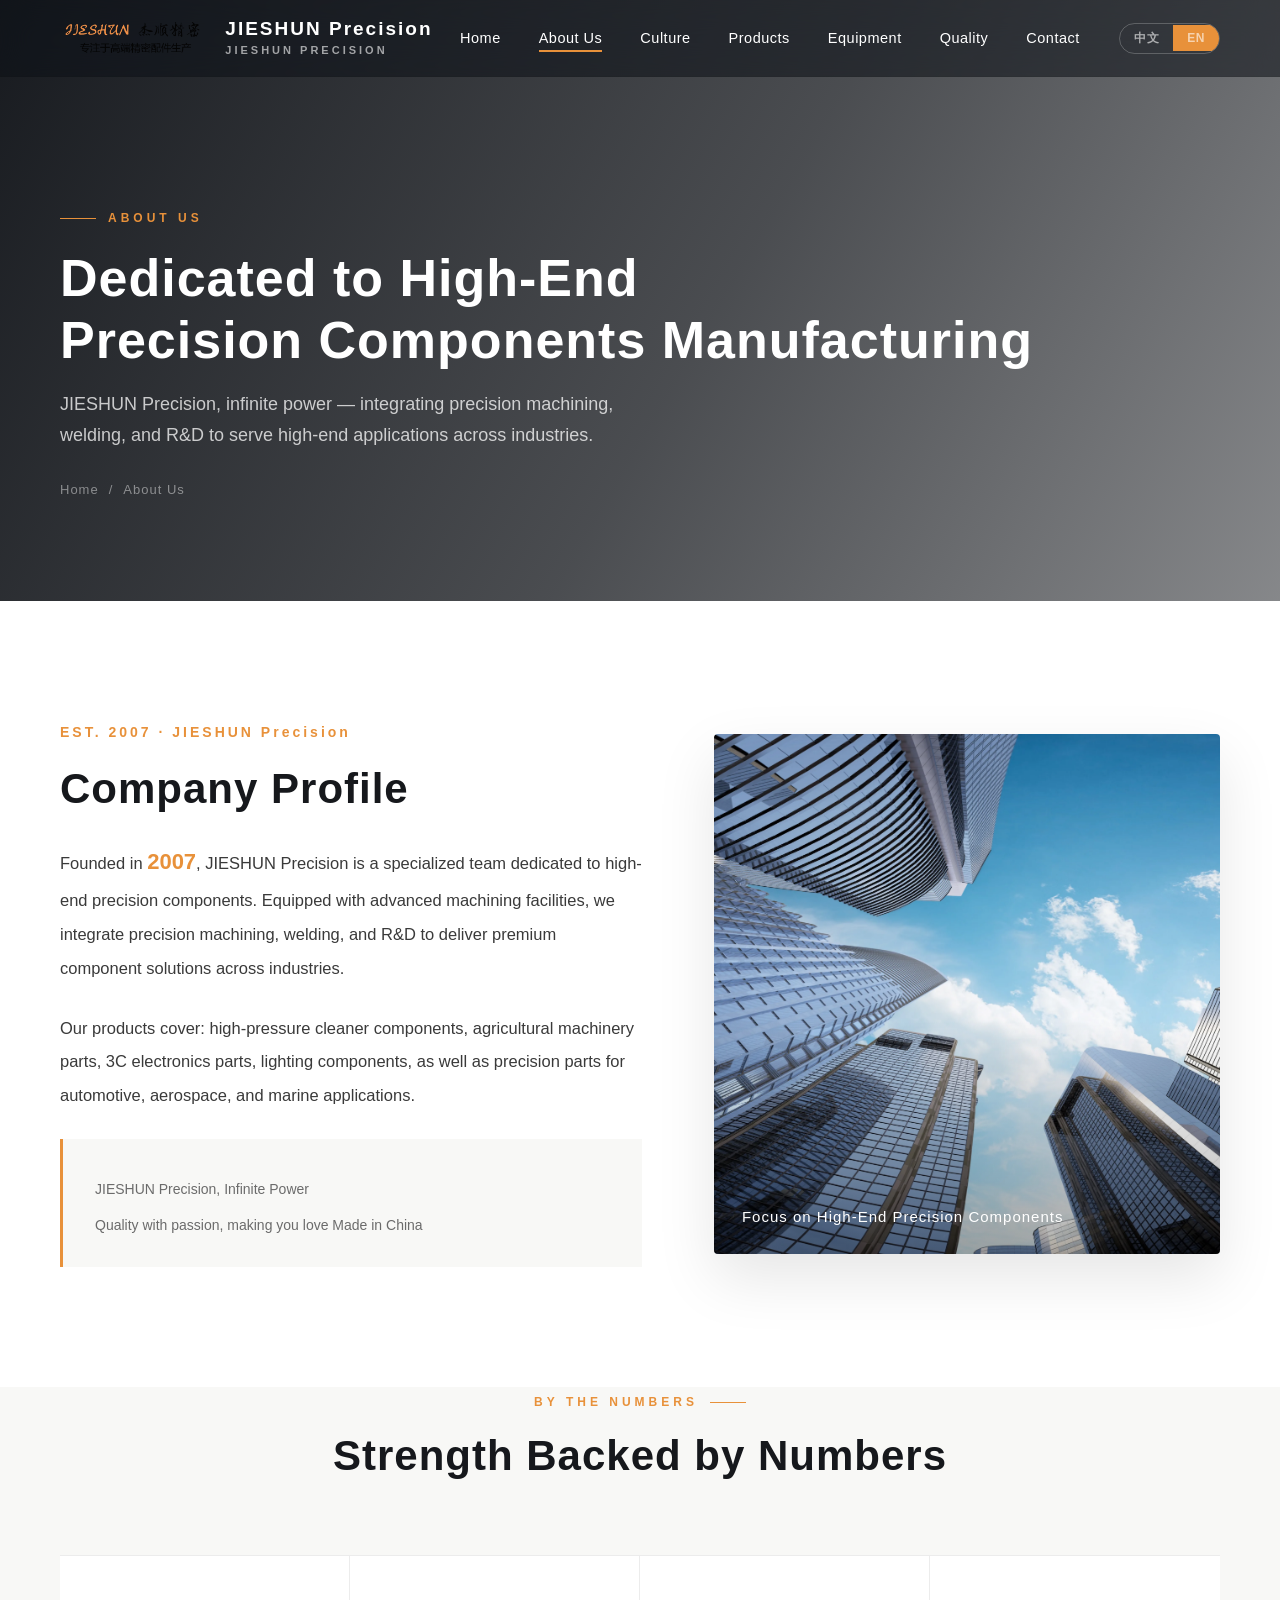
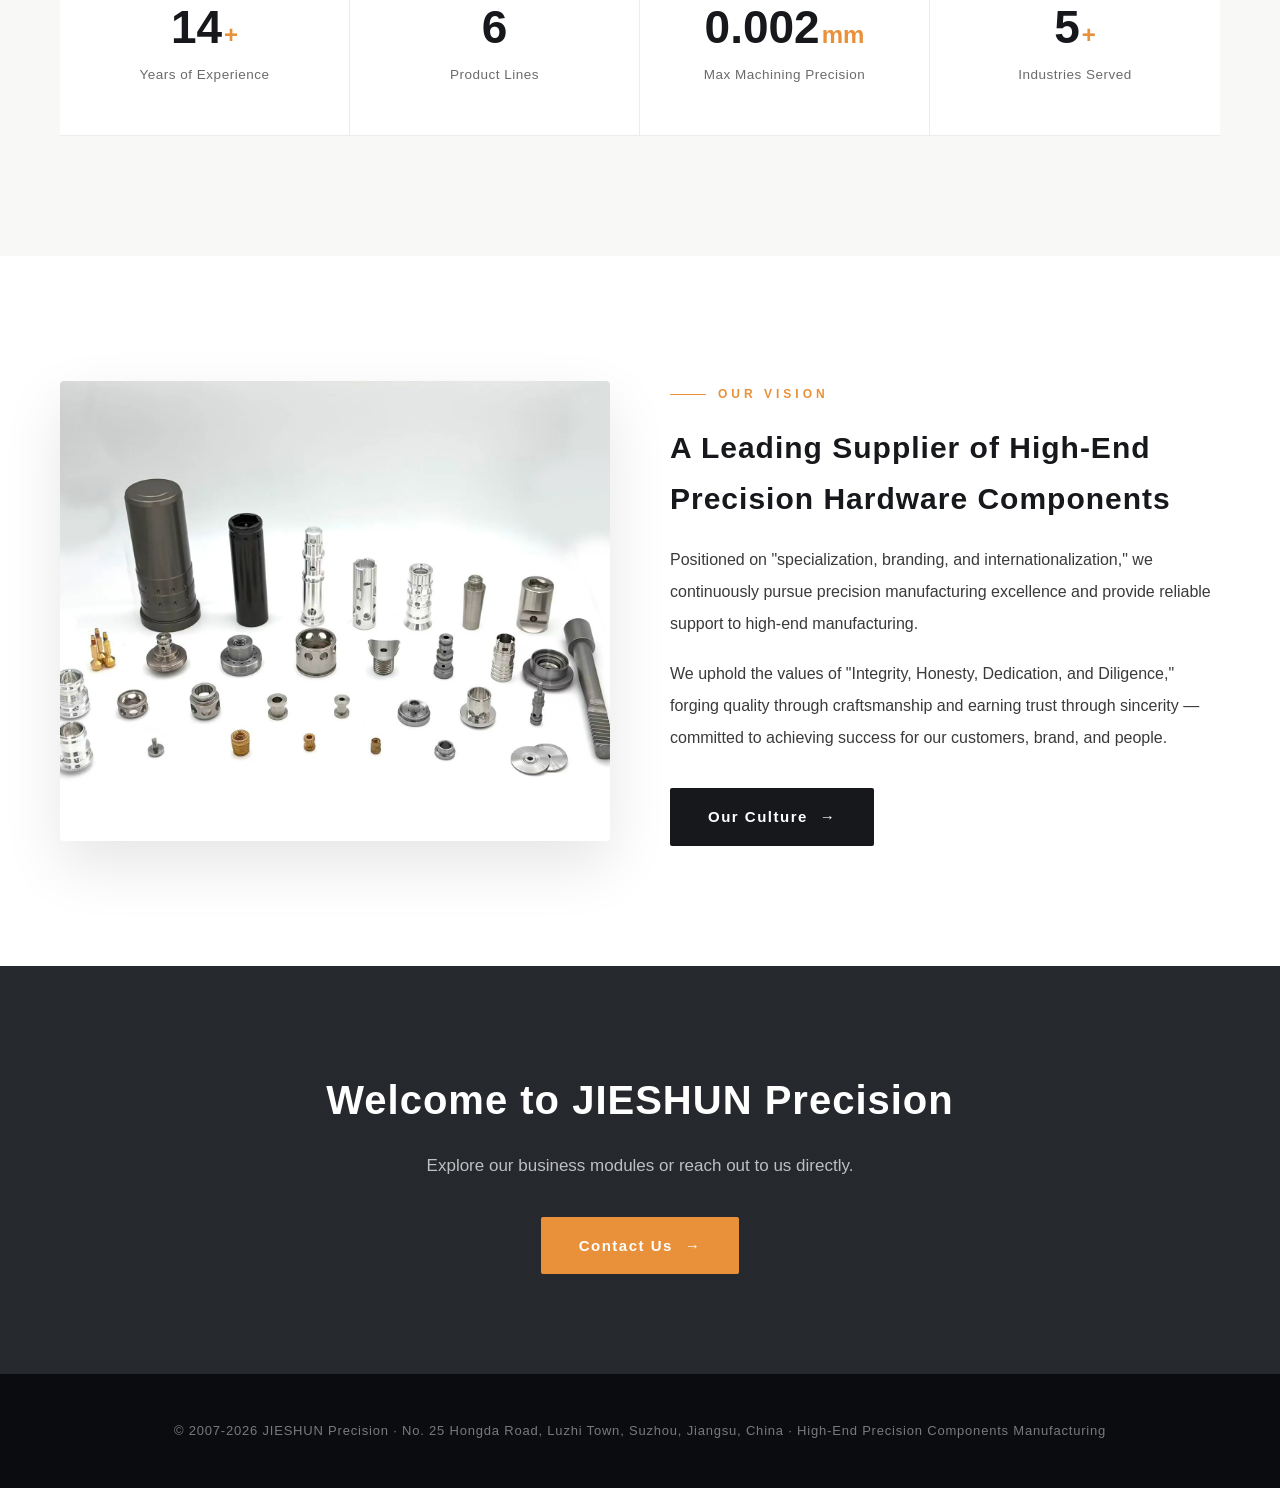
==== commit 59ab7673: "perf: 全部图片转 webp 格式，体积减少约 81% - 14 张 jpeg/png 转为 webp (q=80, m=6) - 同步更新 5 个 HTML 文件的 img 引用 - 总大小 ~" ====
--- a/about.html
+++ b/about.html
@@ -61,7 +61,7 @@
         </div>
       </div>
       <div class="about-img reveal d1">
-        <img src="assets/img/building.jpeg" alt="杰顺精密">
+        <img src="assets/img/building.webp" alt="杰顺精密">
         <div class="img-cap" data-i18n="about.imgcap">专注高端精密配件生产</div>
       </div>
     </div>
@@ -89,7 +89,7 @@
   <div class="container">
     <div class="about-vision">
       <div class="vision-img reveal">
-        <img src="assets/img/product-auto.png" alt="愿景">
+        <img src="assets/img/product-auto.webp" alt="愿景">
       </div>
       <div class="vision-text reveal d1">
         <div class="sec-eyebrow" data-i18n="about.vision.eyebrow">愿景使命</div>
--- a/assets/css/style.css
+++ b/assets/css/style.css
@@ -341,17 +341,30 @@
 .qcap{padding:18px 26px;text-align:center;font-size:15px;font-weight:600;color:var(--ink-soft);border-top:1px solid var(--line)}
 
 /* ===== Contact page ===== */
-.contact-grid{display:grid;grid-template-columns:1.1fr 1fr;gap:72px;align-items:start}
+.contact-grid{display:grid;grid-template-columns:1fr 1fr;gap:72px;align-items:stretch}
+.contact-info{background:rgba(255,255,255,.04);border:1px solid rgba(255,255,255,.13);border-radius:4px;padding:48px 40px}
 .contact-info h3{font-size:30px;font-weight:700;margin-bottom:14px;letter-spacing:1px}
 .contact-info .c-sub{color:rgba(255,255,255,.6);margin-bottom:40px;font-size:15.5px}
 .contact-list li{display:flex;gap:20px;padding:22px 0;border-bottom:1px solid rgba(255,255,255,.12)}
 .contact-list .c-ico{flex-shrink:0;width:46px;height:46px;border-radius:50%;background:var(--orange);display:flex;align-items:center;justify-content:center;font-size:19px;color:#fff}
 .contact-list .c-label{font-size:12.5px;color:rgba(255,255,255,.5);margin-bottom:5px;letter-spacing:1px}
 .contact-list .c-value{font-size:17px;color:#fff;font-weight:500}
-.contact-map{background:rgba(255,255,255,.04);border:1px solid rgba(255,255,255,.13);border-radius:4px;padding:56px 40px;display:flex;flex-direction:column;justify-content:center;align-items:center;text-align:center;min-height:340px}
+.contact-map{background:rgba(255,255,255,.04);border:1px solid rgba(255,255,255,.13);border-radius:4px;padding:48px 40px;display:flex;flex-direction:column;justify-content:space-between;align-items:center;text-align:center;min-height:340px}
 .contact-map .pin{width:72px;height:72px;border-radius:50%;background:var(--orange);display:flex;align-items:center;justify-content:center;font-size:32px;color:#fff;margin-bottom:28px;box-shadow:0 12px 30px rgba(232,145,58,.35)}
 .contact-map h4{font-size:20px;margin-bottom:10px}
 .contact-map p{color:rgba(255,255,255,.6);font-size:14.5px;max-width:300px;line-height:1.8}
+.contact-wall{margin-top:auto;padding-top:28px;border-top:1px solid rgba(255,255,255,.1);width:100%}
+.contact-wall img{width:100%;height:150px;object-fit:cover;border-radius:3px;box-shadow:0 10px 28px rgba(0,0,0,.32);display:block}
+.contact-wall .wall-cap{margin-top:14px;font-size:13px;color:rgba(255,255,255,.48);letter-spacing:.6px}
+
+/* ===== 证书条带 ===== */
+.cert-strip{display:flex;align-items:center;gap:44px;max-width:780px;margin:0 auto;background:#fff;border:1px solid var(--line);border-radius:4px;padding:34px 42px;box-shadow:var(--shadow-sm)}
+.cert-thumb{flex-shrink:0;width:118px;height:167px;overflow:hidden;border-radius:3px;box-shadow:0 5px 16px rgba(0,0,0,.1);cursor:pointer;transition:transform .35s}
+.cert-thumb:hover{transform:scale(1.03)}
+.cert-thumb img{width:100%;height:100%;object-fit:cover;display:block}
+.cert-text .sec-eyebrow{margin-bottom:12px}
+.cert-text h3{font-size:20px;font-weight:700;margin-bottom:10px}
+.cert-text p{font-size:14px;color:var(--gray);line-height:1.75}
 
 /* ===== Footer ===== */
 .footer{background:#0a0c0f;color:rgba(255,255,255,.45);padding:46px 0;text-align:center}
@@ -377,6 +390,8 @@
   .equip-card{grid-template-columns:1fr}
   .equip-img img{height:240px}
   .quality-grid{grid-template-columns:repeat(2,1fr)}
+  .cert-strip{flex-direction:column;text-align:center;gap:24px;padding:28px 24px}
+  .cert-thumb{width:100px;height:141px}
   .container{padding:0 24px}
   .section{padding:80px 0}
   .page-hero{padding:150px 0 70px}
